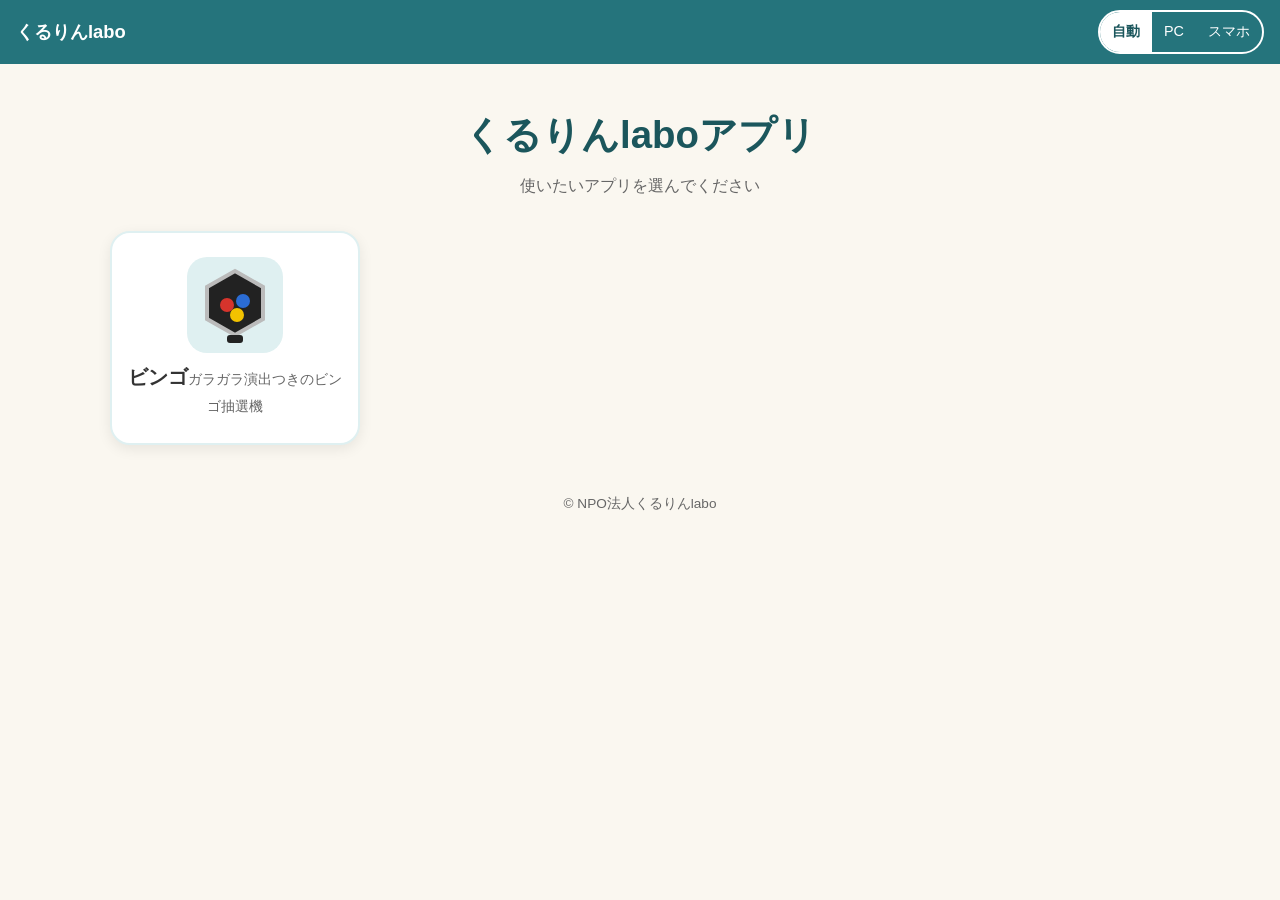
==== index.html @ 490011a7 "くるりんlaboアプリ: ホーム画面とビンゴアプリの初版 - ホーム画面(アプリ一覧、PC/スマホ表示の切り替え) - ビンゴ: ガラガラ抽選機の演出、盤面、ポップアップ、効果音、ハロウィンのデザイン" ====
<!DOCTYPE html>
<html lang="ja" data-view="auto" data-layout="pc">
<head>
  <meta charset="UTF-8">
  <meta name="viewport" content="width=device-width, initial-scale=1">
  <title>くるりんlaboアプリ</title>
  <link rel="stylesheet" href="css/common.css">
  <link rel="stylesheet" href="css/home.css">
  <script src="js/common.js"></script>
</head>
<body>
  <header class="site-header">
    <a class="logo" href="./">くるりんlabo</a>
    <div class="view-switch" role="group" aria-label="表示モード">
      <button type="button" data-view-set="auto" aria-pressed="true">自動</button>
      <button type="button" data-view-set="pc" aria-pressed="false">PC</button>
      <button type="button" data-view-set="mobile" aria-pressed="false">スマホ</button>
    </div>
  </header>

  <main class="home">
    <h1 class="home-title">くるりんlaboアプリ</h1>
    <p class="home-lead">使いたいアプリを選んでください</p>
    <ul class="app-grid" id="app-grid"></ul>
    <p class="empty" id="empty" hidden>アプリは準備中です</p>
  </main>

  <footer class="site-footer">© NPO法人くるりんlabo</footer>

  <script src="apps.js"></script>
  <script src="js/home.js"></script>
</body>
</html>
---- css/common.css ----
/* くるりんlaboアプリ 共通スタイル
   配色は暫定(アイコン画像が決まったら :root の値を差し替える) */
:root {
  --color-primary: #25747c;
  --color-primary-dark: #1b565c;
  --color-secondary: #dff0f1;
  --color-accent: #f19a3e;
  --color-bg: #faf7f0;
  --color-surface: #ffffff;
  --color-text: #333333;
  --color-muted: #666666;
  --color-border: #d8d4c8;
  --radius: 20px;
  --shadow: 0 4px 14px rgba(0, 0, 0, 0.08);

  /* 列(B/I/N/G/O)ごとの玉の色。盤面・出た玉の表示・ポップアップで共通 */
  --ball-B: #2b6cd4;
  --ball-I: #d6342c;
  --ball-N: #7a4cc2;
  --ball-G: #2e9e4f;
  --ball-O: #e07000;
}

* { box-sizing: border-box; }

html { font-size: 16px; }

body {
  margin: 0;
  background: var(--color-bg);
  color: var(--color-text);
  font-family: "Noto Sans JP", "Hiragino Kaku Gothic ProN", "Yu Gothic", Meiryo, sans-serif;
  line-height: 1.6;
}

/* 表示モード: スマホ強制時は中央寄せの細いレイアウト、PC強制時は最小幅を確保 */
html[data-view="mobile"] body { max-width: 480px; margin: 0 auto; box-shadow: 0 0 0 1px var(--color-border); min-height: 100vh; }
html[data-view="pc"] body { min-width: 1024px; }

a { color: var(--color-primary-dark); }

:focus-visible { outline: 3px solid var(--color-accent); outline-offset: 2px; }

/* ヘッダー */
.site-header {
  display: flex;
  align-items: center;
  gap: 12px;
  padding: 10px 16px;
  background: var(--color-primary);
  color: #fff;
}
.site-header .logo {
  color: #fff;
  font-weight: 700;
  font-size: 1.15rem;
  text-decoration: none;
  margin-right: auto;
}
.site-header .page-title { font-weight: 700; }

/* ボタン */
.btn {
  min-height: 44px;
  padding: 8px 18px;
  border: 2px solid var(--color-primary);
  border-radius: 999px;
  background: var(--color-surface);
  color: var(--color-primary-dark);
  font: inherit;
  font-weight: 700;
  cursor: pointer;
}
.btn:hover { background: var(--color-secondary); }
.btn:disabled { opacity: 0.5; cursor: not-allowed; }
.btn.primary { background: var(--color-primary); color: #fff; }
.btn.primary:hover { background: var(--color-primary-dark); }
.btn.small { min-height: 44px; padding: 6px 14px; font-size: 0.9rem; }
.site-header .btn { border-color: #fff; }

/* 表示切替 */
.view-switch { display: inline-flex; border: 2px solid #fff; border-radius: 999px; overflow: hidden; }
.view-switch button {
  min-height: 40px;
  min-width: 44px;
  padding: 4px 12px;
  border: 0;
  background: transparent;
  color: #fff;
  font: inherit;
  font-size: 0.9rem;
  cursor: pointer;
}
.view-switch button[aria-pressed="true"] { background: #fff; color: var(--color-primary-dark); font-weight: 700; }

/* スマホ: ヘッダーをコンパクトに */
html[data-layout="mobile"] .site-header { flex-wrap: wrap; padding: 8px 12px; gap: 8px; }
html[data-layout="mobile"] .site-header .logo { font-size: 1rem; }

/* フッター */
.site-footer { padding: 24px 16px; text-align: center; color: var(--color-muted); font-size: 0.85rem; }
---- css/home.css ----
.home { max-width: 1100px; margin: 0 auto; padding: 40px 20px 24px; text-align: center; }
.home-title { margin: 0 0 8px; font-size: 2.4rem; color: var(--color-primary-dark); }
.home-lead { margin: 0 0 32px; color: var(--color-muted); }

.app-grid {
  list-style: none;
  margin: 0;
  padding: 0;
  display: grid;
  grid-template-columns: repeat(4, minmax(0, 1fr));
  gap: 20px;
}

.app-card {
  display: flex;
  flex-direction: column;
  align-items: center;
  gap: 8px;
  height: 100%;
  padding: 24px 16px;
  background: var(--color-surface);
  border: 2px solid var(--color-secondary);
  border-radius: var(--radius);
  box-shadow: var(--shadow);
  color: var(--color-text);
  text-decoration: none;
}
a.app-card:hover { border-color: var(--color-primary); transform: translateY(-2px); }
.app-card img { width: 96px; height: 96px; }
.app-card .app-name { font-size: 1.25rem; font-weight: 700; }
.app-card .app-desc { font-size: 0.9rem; color: var(--color-muted); }
.app-card.preparing { opacity: 0.7; border-style: dashed; }
.app-card .badge {
  padding: 2px 12px;
  border-radius: 999px;
  background: var(--color-accent);
  color: #3a2200;
  font-size: 0.85rem;
  font-weight: 700;
}

.empty { color: var(--color-muted); font-size: 1.1rem; }

/* スマホ: 1カラム、タップしやすく */
html[data-layout="mobile"] .home { padding: 24px 16px; }
html[data-layout="mobile"] .home-title { font-size: 1.7rem; }
html[data-layout="mobile"] .app-grid { grid-template-columns: 1fr; gap: 14px; }
html[data-layout="mobile"] .app-card { flex-direction: row; text-align: left; padding: 14px 16px; min-height: 88px; }
html[data-layout="mobile"] .app-card img { width: 56px; height: 56px; flex: none; }
html[data-layout="mobile"] .app-card .text { display: flex; flex-direction: column; flex: 1; }
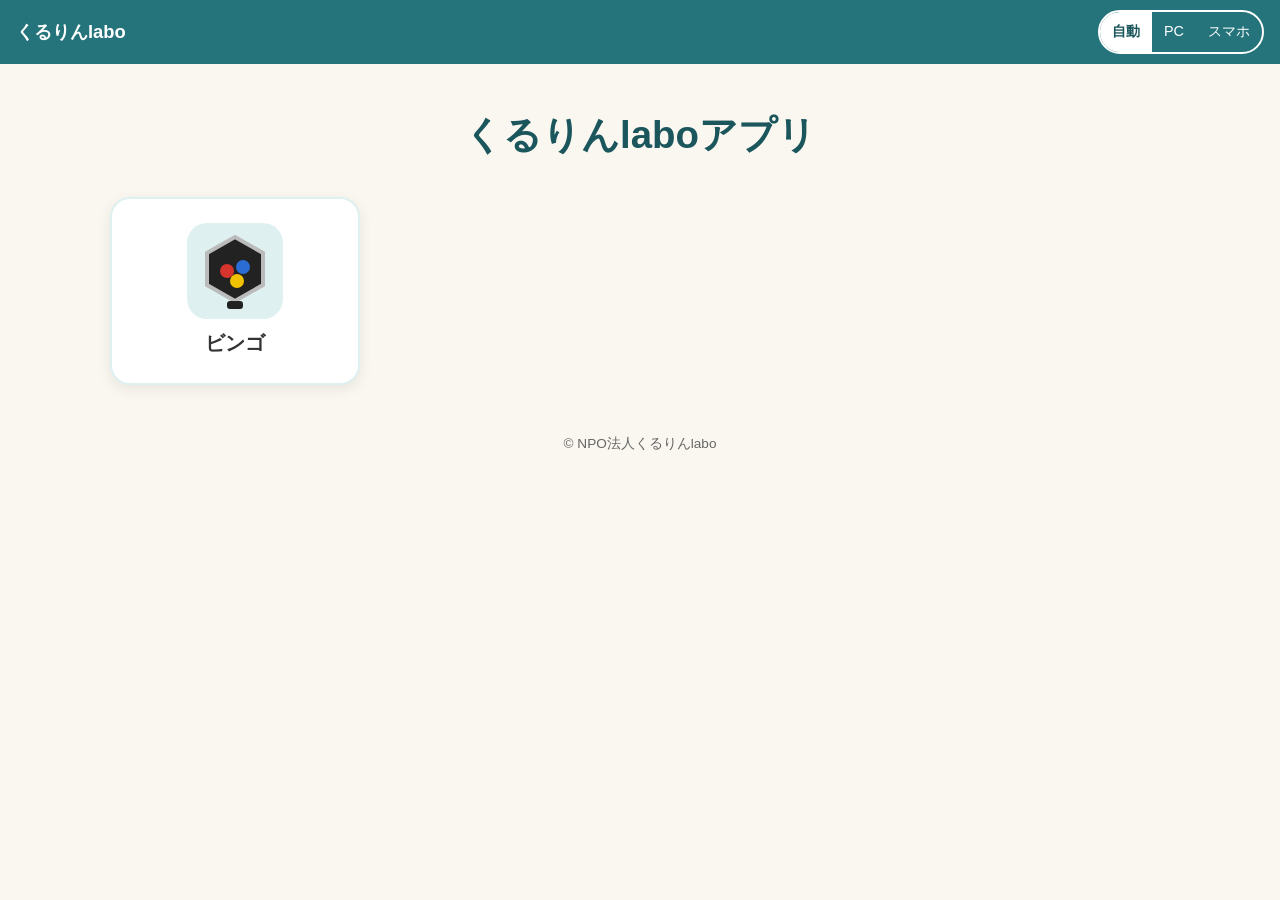
==== commit c9d2a9f3: "ホーム画面の説明文を削除 - 見出し下の案内文とビンゴのカードの説明を削除 - 説明のあるアプリだけ説明を表示するように変更 - 見出しとカードの間の余白を調整  Co-Authored-By: Cl" ====
--- a/index.html
+++ b/index.html
@@ -20,7 +20,6 @@
 
   <main class="home">
     <h1 class="home-title">くるりんlaboアプリ</h1>
-    <p class="home-lead">使いたいアプリを選んでください</p>
     <ul class="app-grid" id="app-grid"></ul>
     <p class="empty" id="empty" hidden>アプリは準備中です</p>
   </main>
--- a/css/home.css
+++ b/css/home.css
@@ -1,5 +1,5 @@
 .home { max-width: 1100px; margin: 0 auto; padding: 40px 20px 24px; text-align: center; }
-.home-title { margin: 0 0 8px; font-size: 2.4rem; color: var(--color-primary-dark); }
+.home-title { margin: 0 0 32px; font-size: 2.4rem; color: var(--color-primary-dark); }
 .home-lead { margin: 0 0 32px; color: var(--color-muted); }
 
 .app-grid {
